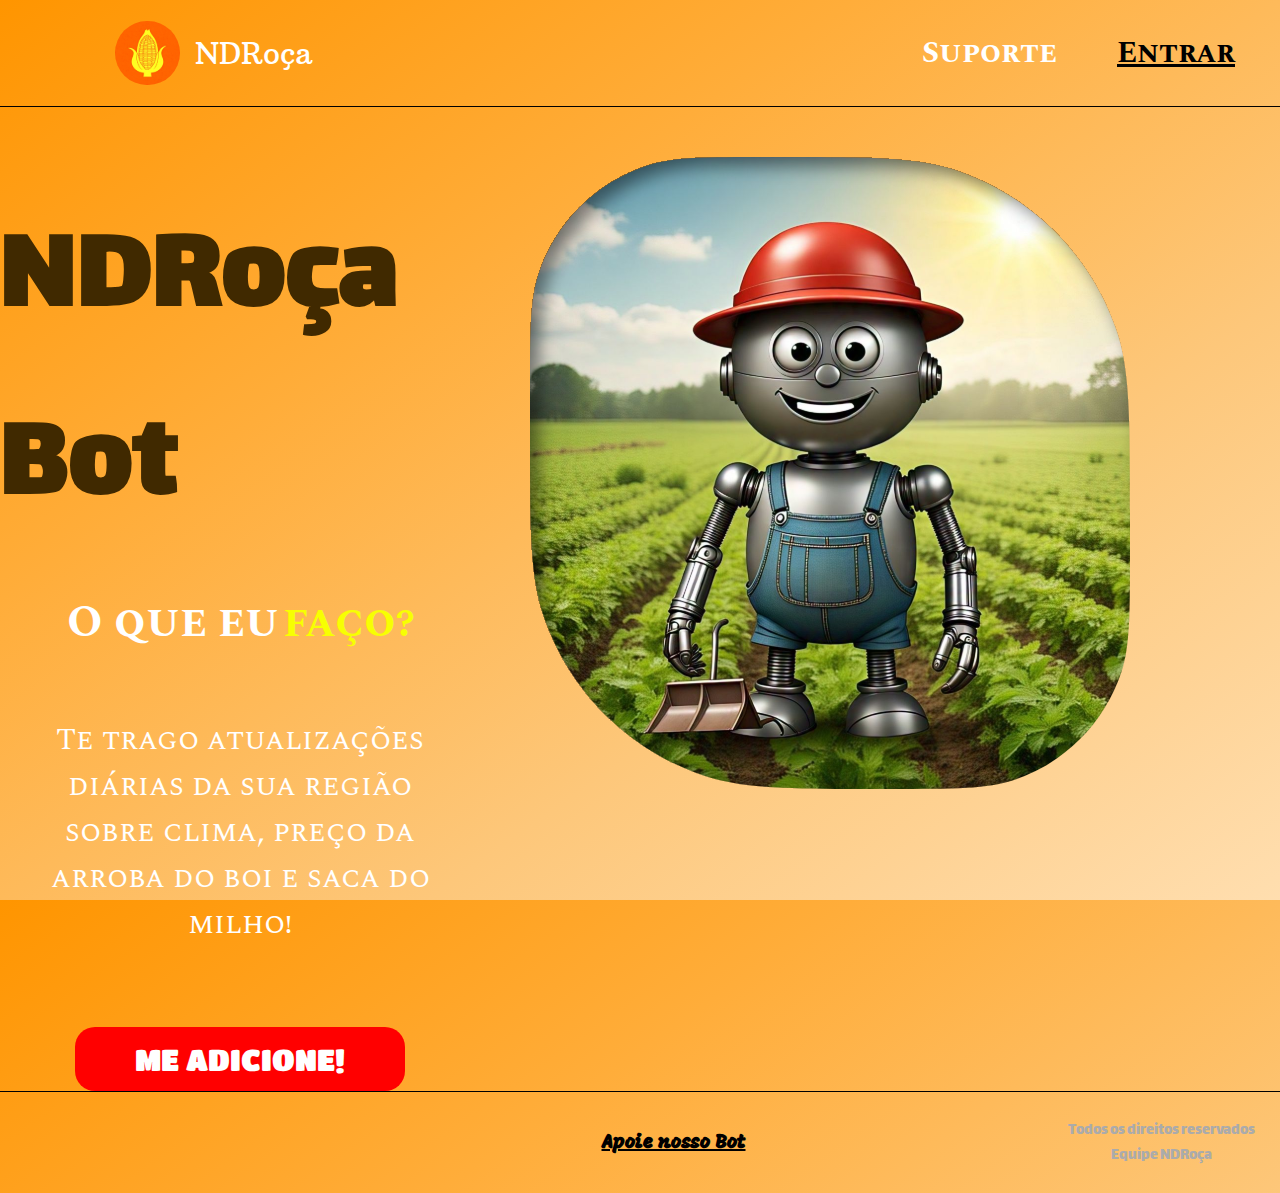
==== NDRoca-Bot/index.html @ 64b7d1c5 "Add files via upload" ====
<!DOCTYPE html>
<html lang="pt-BR">
<head>
    <meta charset="UTF-8">
    <meta name="viewport" content="width=device-width, initial-scale=1.0">
    <meta name="description" content="Um bot para te ajudar na vida do produtor rural!">
    <link rel="stylesheet" href="style.css">
    <title>NDRoça Bot</title>
</head>
<body>
    <header>
    <div class="cabecalho-p1">
        <section class="cabecalho-p">
            <img src="imagens/MILHAO 1.svg" alt="Logo-tipo-NDRoca">
            <h3 class="cabecalho-p1-nome">NDRoça</h3>
        </section>

        <nav class="cabecalho-p2">
            <h4 class="suporte"><a href="suporte.html" target="_blank" class="suporte">Suporte</a></h4>
            <h4 class="log-in"><a href="login.html" class="log-in">Entrar</a></h4>
        </nav>
    </div>
    </header>

    <main class="conteudo">
    <div class="conteudo-1">
        <section class="main-pt1">
            <h1 class="titulo">NDRoça Bot</h1>
            <h3 class="subtitulo">O que eu <p class="faco">faço?</p></h3>
            <p class="info">Te trago atualizações diárias da sua região sobre clima, preço da arroba do boi e saca do milho!</p>
            <button class="btn">ME ADICIONE!</button>
        </section>

        <section>   
            <img class="imagem-bot" src="imagens/Bot.svg" alt="bot">
        </section>
    </div>
    </main>

    <footer>
        <div class="pe">
        <section class="rodape-p1">
           <h4 class="rodape-texto1">Apoie nosso Bot</h4>
        </section>
        <section class="rodape-p2">
            <p class="rodape-texto2">Todos os direitos reservados</p>
            <p class="rodape-texto2">Equipe NDRoça</p>
        </section>
        </div>
    </footer>
</body>
</html>
---- NDRoca-Bot/style.css ----
@import url('https://fonts.googleapis.com/css2?family=Arbutus+Slab&display=swap');
@import url('https://fonts.googleapis.com/css2?family=Arbutus+Slab&family=Spectral+SC:ital,wght@0,200;0,300;0,400;0,500;0,600;0,700;0,800;1,200;1,300;1,400;1,500;1,600;1,700;1,800&display=swap');
@import url('https://fonts.googleapis.com/css2?family=Arbutus+Slab&family=Lalezar&family=Spectral+SC:ital,wght@0,200;0,300;0,400;0,500;0,600;0,700;0,800;1,200;1,300;1,400;1,500;1,600;1,700;1,800&display=swap');
@import url('https://fonts.googleapis.com/css2?family=Arbutus+Slab&family=Lalezar&family=Spectral+SC:ital,wght@0,200;0,300;0,400;0,500;0,600;0,700;0,800;1,200;1,300;1,400;1,500;1,600;1,700;1,800&family=Titan+One&display=swap');
@import url('https://fonts.googleapis.com/css2?family=Arbutus+Slab&family=Lalezar&family=Mogra&family=Spectral+SC:ital,wght@0,200;0,300;0,400;0,500;0,600;0,700;0,800;1,200;1,300;1,400;1,500;1,600;1,700;1,800&family=Titan+One&display=swap');

*{
    margin: 0px;
    padding: 0px;
    border: 0px;
    outline: none;
    box-sizing: border-box;
}

html, body{
    background-image: linear-gradient(to bottom right, #FF9500, #FFAD3A, #FDC77A, #FFDEAF);  
    height: 100vh;
    width: 100%;
}

@media screen and (max-width: 1200px) {
    body {
      display: table;
    }
}

.cabecalho-p1{
    display: flex;
    flex-wrap: nowrap;
    align-items: center;
    justify-content: space-between;
}

.cabecalho-p{
    display: flex;
    flex-wrap: nowrap;
    align-items: center;
    padding: 15px;
    margin-left: 100px;
}

.cabecalho-p1-nome{
    padding: 15px;
    color: white;
    font-family: "Arbutus Slab", serif;
    font-weight: 400;
    font-style: normal;
    font-size: 30px;
}

.cabecalho-p2{
    padding: 15px;
    display: flex;
}

.suporte{
    font-size: 30px;
    font-family: "Spectral SC", serif;
    font-weight: 400px;
    font-style: normal;
    color: white;
    padding: 15px;
    text-decoration: none;
}

.log-in{
    color: black;
    font-size: 30px;
    text-decoration-line: underline;
    padding: 15px;
    font-family: "Spectral SC", serif;
    font-weight: 400px;
    font-style: normal;
}

.conteudo{
    border-top: 1px solid black;
    border-bottom: 1px solid black;
}

.conteudo-1{
    display: flex;
}

.main-pt1{
    display: flex;
    flex-direction: column;
    align-items: center;
}

.titulo{
        font-family: "Lalezar", serif;
        font-weight: 400px;
        font-style: normal;
        font-size: 120px;
        color: #402900;
        padding-top: 80px;
}

.subtitulo{
    display: flex;
    font-family: "Spectral SC", serif;
    font-weight: 400px;
    font-style: normal;
    font-weight: bold;
    font-size: 45px;
    margin-top: 25px;
    color: white;
}

.faco{
    margin-left: 4px;
    color: #F7FF02;
}

.info{
    font-family: "Spectral SC", serif;
    font-weight: 400px;
    font-style: normal;
    font-size: 30px;
    text-align: center;
    padding: 40px;
    margin-top: 20px;
    color: white;
}


.btn{
    background-color: #FF0000;
    color: white;
    font-family: "Titan One", sans-serif;
    font-weight: 400px;
    font-style: normal;
    padding-inline: 60px;
    padding-top: 15px;
    padding-bottom: 15px;
    font-size: 30px;
    border-radius: 20px;
    margin-top: 40px;
    cursor: pointer;

    animation: pulse 1s infinite;
}

@keyframes pulse {
    0% {
      transform: scale(1);
    }
    50% {
      transform: scale(1.05);
    }
    100% {
      transform: scale(1);
    }
  }

.btn:hover{
    transition: 0.5s;
    color: #fff200;
}

.imagem-bot{
    padding: 50px;
    width: 700px;
    margin-right: 100px;
}

@media screen and (max-width: 1000px) {
    .imagem-bot {
      display: none;
    }
}

.pe{
    display: flex;
    flex-wrap: nowrap;
    justify-content: space-between;
    align-items: center;
}

.rodape-p1{
    margin-left: 45%;
}

.rodape-texto1{
    color: black;
    font-family: "Mogra", system-ui;
    font-weight: 400px;
    font-style: normal;
    text-decoration: underline;
    font-size: 20px;
    padding: 25.5px;
}

.rodape-p2{
    padding: 25.5px;
    text-align: center;
}

.rodape-texto2{
    font-family: "Lalezar", serif;
    font-weight: 400px;
    font-style: normal;
    color: #ABABAB;
}
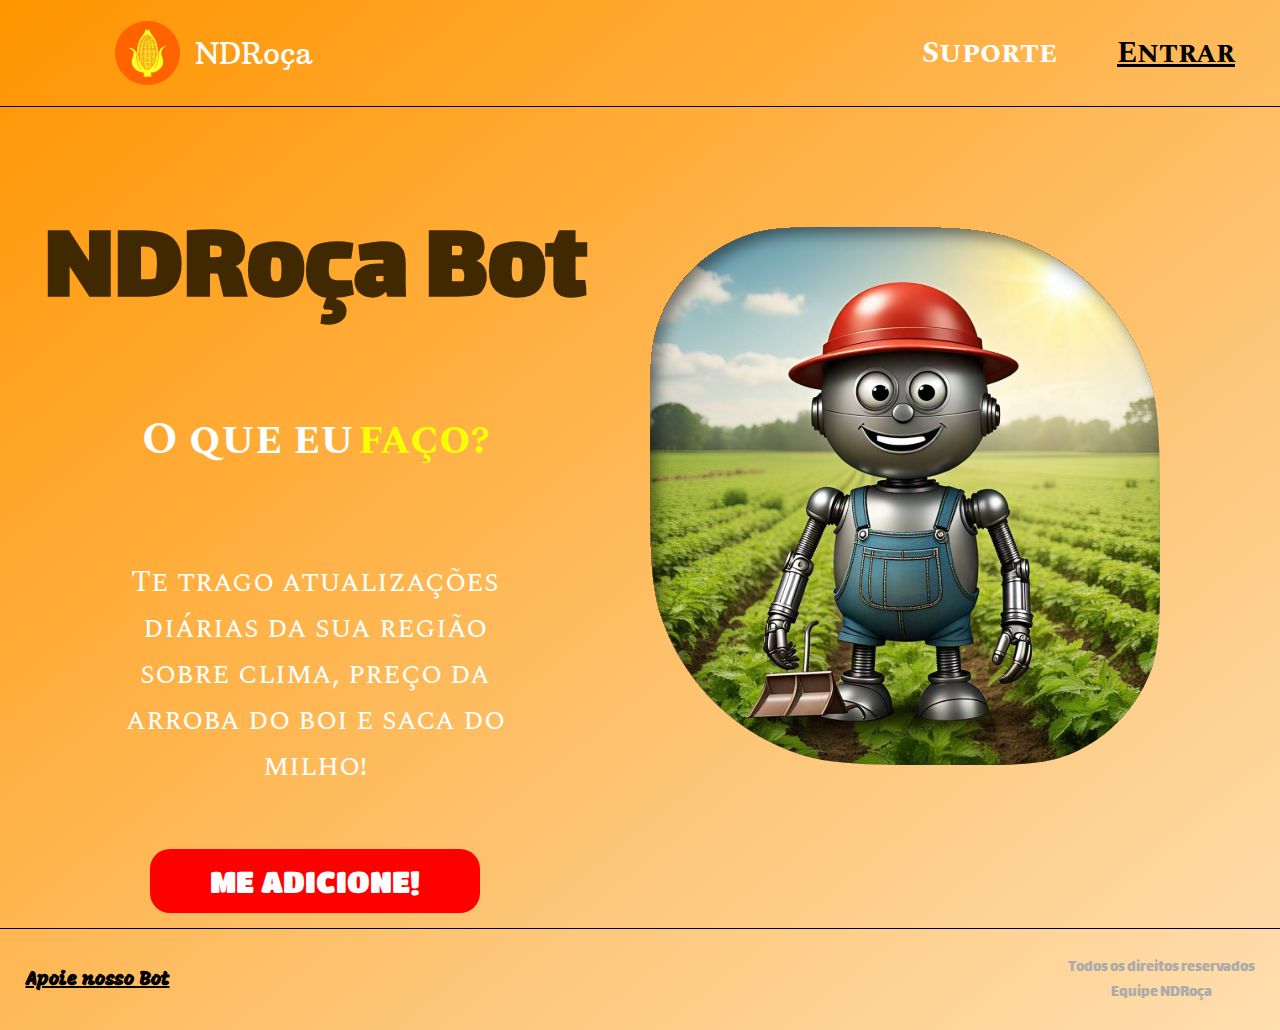
==== commit 2ec97193: "Add files via upload" ====
--- a/NDRoca-Bot/index.html
+++ b/NDRoca-Bot/index.html
@@ -31,7 +31,7 @@
             <button class="btn">ME ADICIONE!</button>
         </section>
 
-        <section>   
+        <section class="arrumar-bot">   
             <img class="imagem-bot" src="imagens/Bot.svg" alt="bot">
         </section>
     </div>
--- a/NDRoca-Bot/style.css
+++ b/NDRoca-Bot/style.css
@@ -12,16 +12,81 @@
     box-sizing: border-box;
 }
 
-html, body{
+body{
     background-image: linear-gradient(to bottom right, #FF9500, #FFAD3A, #FDC77A, #FFDEAF);  
-    height: 100vh;
-    width: 100%;
-}
+}
+
+@media screen and (min-width: 1201px) {
+    body{
+        height: 100%;
+        width: 100%;
+    }
+
+    .info{
+        width: 70%;
+    }
+
+    .titulo{
+        font-size: 110px;
+        line-break: auto;
+    }
+
+    .imagem-bot{
+        width: 550px;
+        padding: 20px;
+        margin-right: 100px;
+        margin-top: 100px;
+        margin-bottom: 70px;
+    }
+
+    .conteudo-1{
+        display: flex;
+        justify-content: center;
+    }
+
+    .rodape-p1{
+        display: flex;
+    }
+}
+
+
 
 @media screen and (max-width: 1200px) {
-    body {
-      display: table;
-    }
+    body{
+        height: 100%;
+        width: 100%;
+    }
+    
+    .conteudo-1{
+        display: block;
+        flex-direction: column;
+    }
+    
+    .titulo{
+    font-size: 90px;
+    line-break: auto;
+    }
+
+    .imagem-bot {
+        width: 500px;
+        padding: 50px;
+        margin-right: 100px;
+        margin: 0;
+    }
+
+    .rodape-p1{
+        margin-left: 0;
+    }
+}
+
+.arrumar-bot{
+    margin: 0 auto;
+}
+
+.main-pt1{
+    display: flex;
+    flex-direction: column;
+    align-items: center;
 }
 
 .cabecalho-p1{
@@ -80,21 +145,15 @@
 
 .conteudo-1{
     display: flex;
-}
-
-.main-pt1{
-    display: flex;
-    flex-direction: column;
-    align-items: center;
 }
 
 .titulo{
         font-family: "Lalezar", serif;
         font-weight: 400px;
         font-style: normal;
-        font-size: 120px;
         color: #402900;
         padding-top: 80px;
+        margin-bottom: 20px;
 }
 
 .subtitulo{
@@ -105,11 +164,13 @@
     font-weight: bold;
     font-size: 45px;
     margin-top: 25px;
+    margin-bottom: 25px;
     color: white;
 }
 
 .faco{
     margin-left: 4px;
+
     color: #F7FF02;
 }
 
@@ -119,8 +180,9 @@
     font-style: normal;
     font-size: 30px;
     text-align: center;
-    padding: 40px;
-    margin-top: 20px;
+    padding: 30px;
+    margin-top: 30px;
+    margin-bottom: 30px;
     color: white;
 }
 
@@ -136,7 +198,7 @@
     padding-bottom: 15px;
     font-size: 30px;
     border-radius: 20px;
-    margin-top: 40px;
+    margin-bottom: 15px;
     cursor: pointer;
 
     animation: pulse 1s infinite;
@@ -159,27 +221,11 @@
     color: #fff200;
 }
 
-.imagem-bot{
-    padding: 50px;
-    width: 700px;
-    margin-right: 100px;
-}
-
-@media screen and (max-width: 1000px) {
-    .imagem-bot {
-      display: none;
-    }
-}
-
 .pe{
     display: flex;
     flex-wrap: nowrap;
     justify-content: space-between;
     align-items: center;
-}
-
-.rodape-p1{
-    margin-left: 45%;
 }
 
 .rodape-texto1{
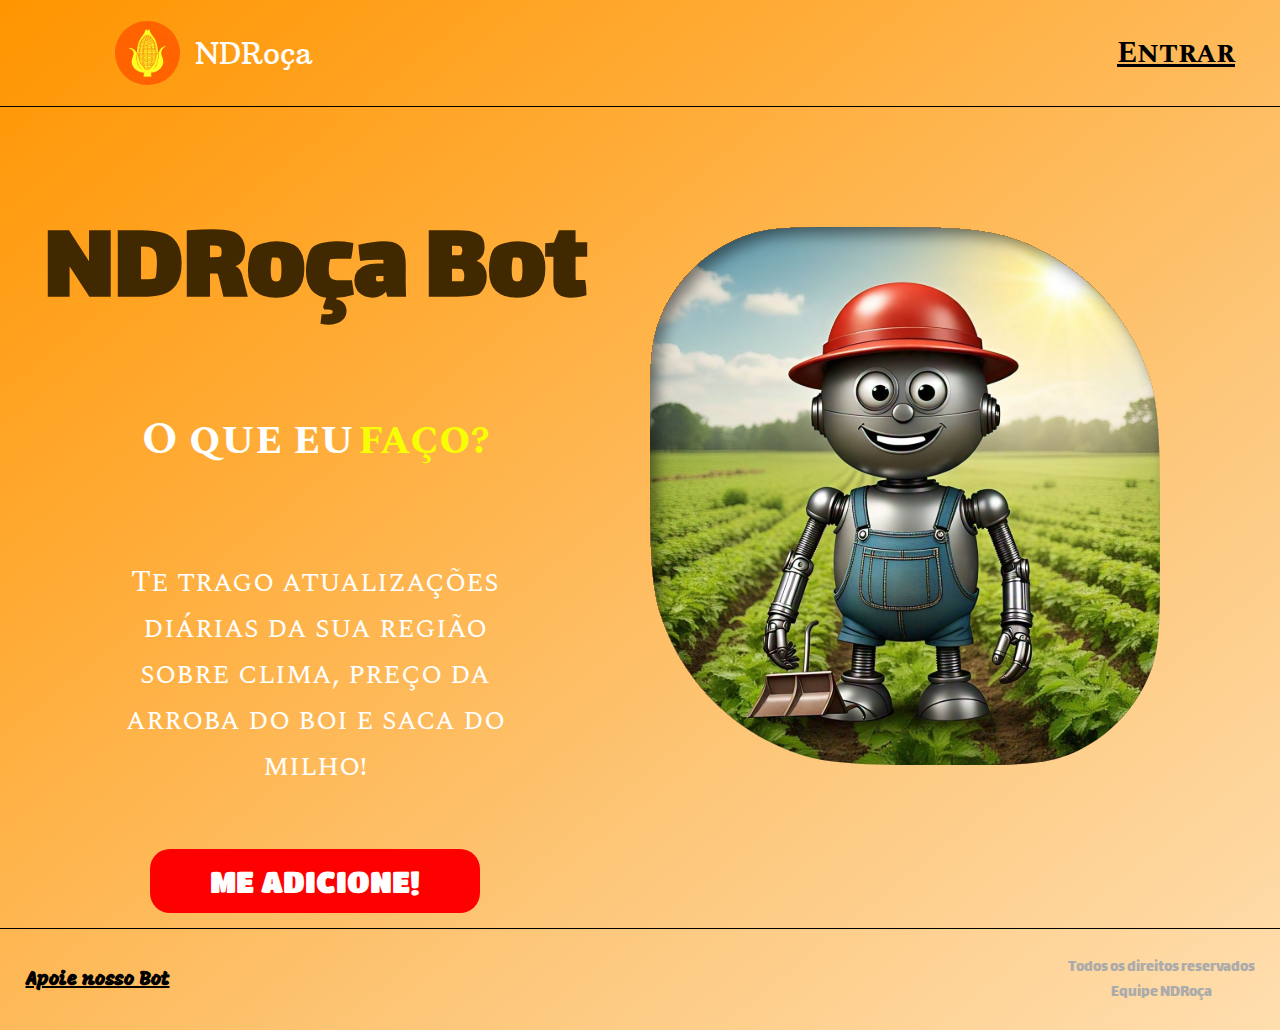
==== commit 97978b84: "Add files via upload" ====
--- a/NDRoca-Bot/index.html
+++ b/NDRoca-Bot/index.html
@@ -16,7 +16,7 @@
         </section>
 
         <nav class="cabecalho-p2">
-            <h4 class="suporte"><a href="suporte.html" target="_blank" class="suporte">Suporte</a></h4>
+            <h4 class="suporte"></h4>
             <h4 class="log-in"><a href="login.html" class="log-in">Entrar</a></h4>
         </nav>
     </div>
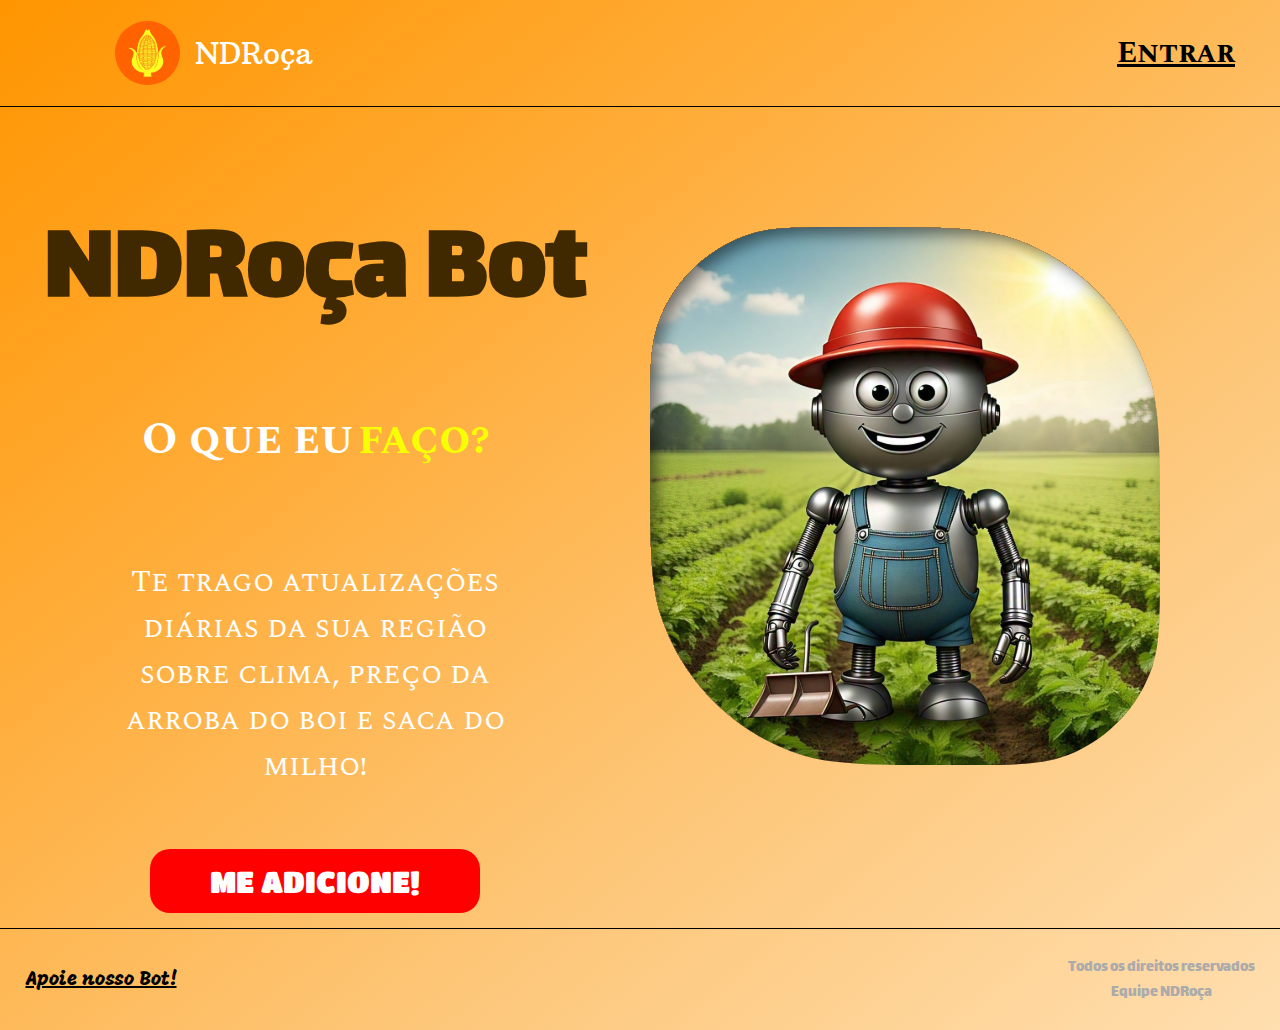
==== commit ed8fc8dc: "Add files via upload" ====
--- a/NDRoca-Bot/index.html
+++ b/NDRoca-Bot/index.html
@@ -40,7 +40,8 @@
     <footer>
         <div class="pe">
         <section class="rodape-p1">
-           <h4 class="rodape-texto1">Apoie nosso Bot</h4>
+           <button class="rodape-texto1 mod" id="myBtn">Apoie nosso Bot!</button>
+
         </section>
         <section class="rodape-p2">
             <p class="rodape-texto2">Todos os direitos reservados</p>
@@ -48,5 +49,24 @@
         </section>
         </div>
     </footer>
+
+    <div id="myModal" class="modal">
+        <div class="modal-content">
+          <span class="close">&times;</span>
+            <div class="modtit">
+                <h1 class="tit">Apoie nosso Bot utilizando o PIX!</h1>
+                <h3 class="tit1">Qualquer valor é bem-vindo!</h3>
+            </div>
+            <div class="modpix">
+                <img class="imagem-bot-mod" src="imagens/Bot.svg" alt="bot">
+                <div class="modpixtit">
+                    <h3 class="tit1">Chave PIX:</h3>
+                    <p class="pix">563b831a-6059-4ad2-86b7-307d2727c8f4</p>
+                </div> 
+            </div>
+        </div>
+     </div>
+
+    <script src="script.js"></script>
 </body>
 </html>--- a/NDRoca-Bot/style.css
+++ b/NDRoca-Bot/style.css
@@ -248,4 +248,98 @@
     font-weight: 400px;
     font-style: normal;
     color: #ABABAB;
+}
+
+.mod{
+    background-color: #40290000;
+    cursor: pointer;
+}
+
+.modal {
+    display: none; 
+    position: fixed; 
+    z-index: 1; 
+    padding-top: 100px;
+    left: 0;
+    top: 0;
+    width: 100%; 
+    height: 100%; 
+    overflow: auto; 
+    background-color: rgb(0,0,0); 
+    background-color: rgba(0,0,0,0.4); 
+  }
+  
+  .modal-content {
+    background-image: linear-gradient(to bottom, #FF9500, #FFAD3A, #FDC77A, #FFDEAF);  
+    margin: auto;
+    padding: 20px;
+    border: 1px solid #888;
+    width: 80%;
+    border-radius: 50px;
+  }
+  
+  .close {
+    color: #000000;
+    float: right;
+    font-size: 50px;
+    font-weight: bold;
+    padding: 15px;
+  }
+  
+  .close:hover,
+  .close:focus {
+    color: #ff0000;
+    text-decoration: none;
+    cursor: pointer;
+  }
+
+  .modtit{
+    margin: 0 auto;
+    display: flex;
+    justify-content: center;
+    flex-direction: column;
+  }
+
+  .tit{
+    font-family: "Arbutus Slab", serif;
+    font-weight: 400;
+    font-style: normal;
+    font-size: 50px;
+    display: flex;
+    justify-content: center;
+    padding: 15px;
+    text-decoration: underline;
+  }
+
+  .tit1{
+    font-family: "Arbutus Slab", serif;
+    font-weight: 400;
+    font-style: normal;
+    font-size: 40px;
+    display: flex;
+    justify-content: center;
+    padding: 15px;
+  }
+
+  .modpix{
+    display: flex;
+    padding: 15px;
+    justify-content: space-around;
+  }
+
+  .pix{
+    font-size: 25px;
+    font-family: "Arbutus Slab", serif;
+    font-weight: 400;
+    font-style: normal;
+  }
+
+  .imagem-bot-mod{
+    width: 250px;
+  }
+
+.modpixtit{
+    display: flex;
+    justify-content: center;
+    flex-direction: column;
 }